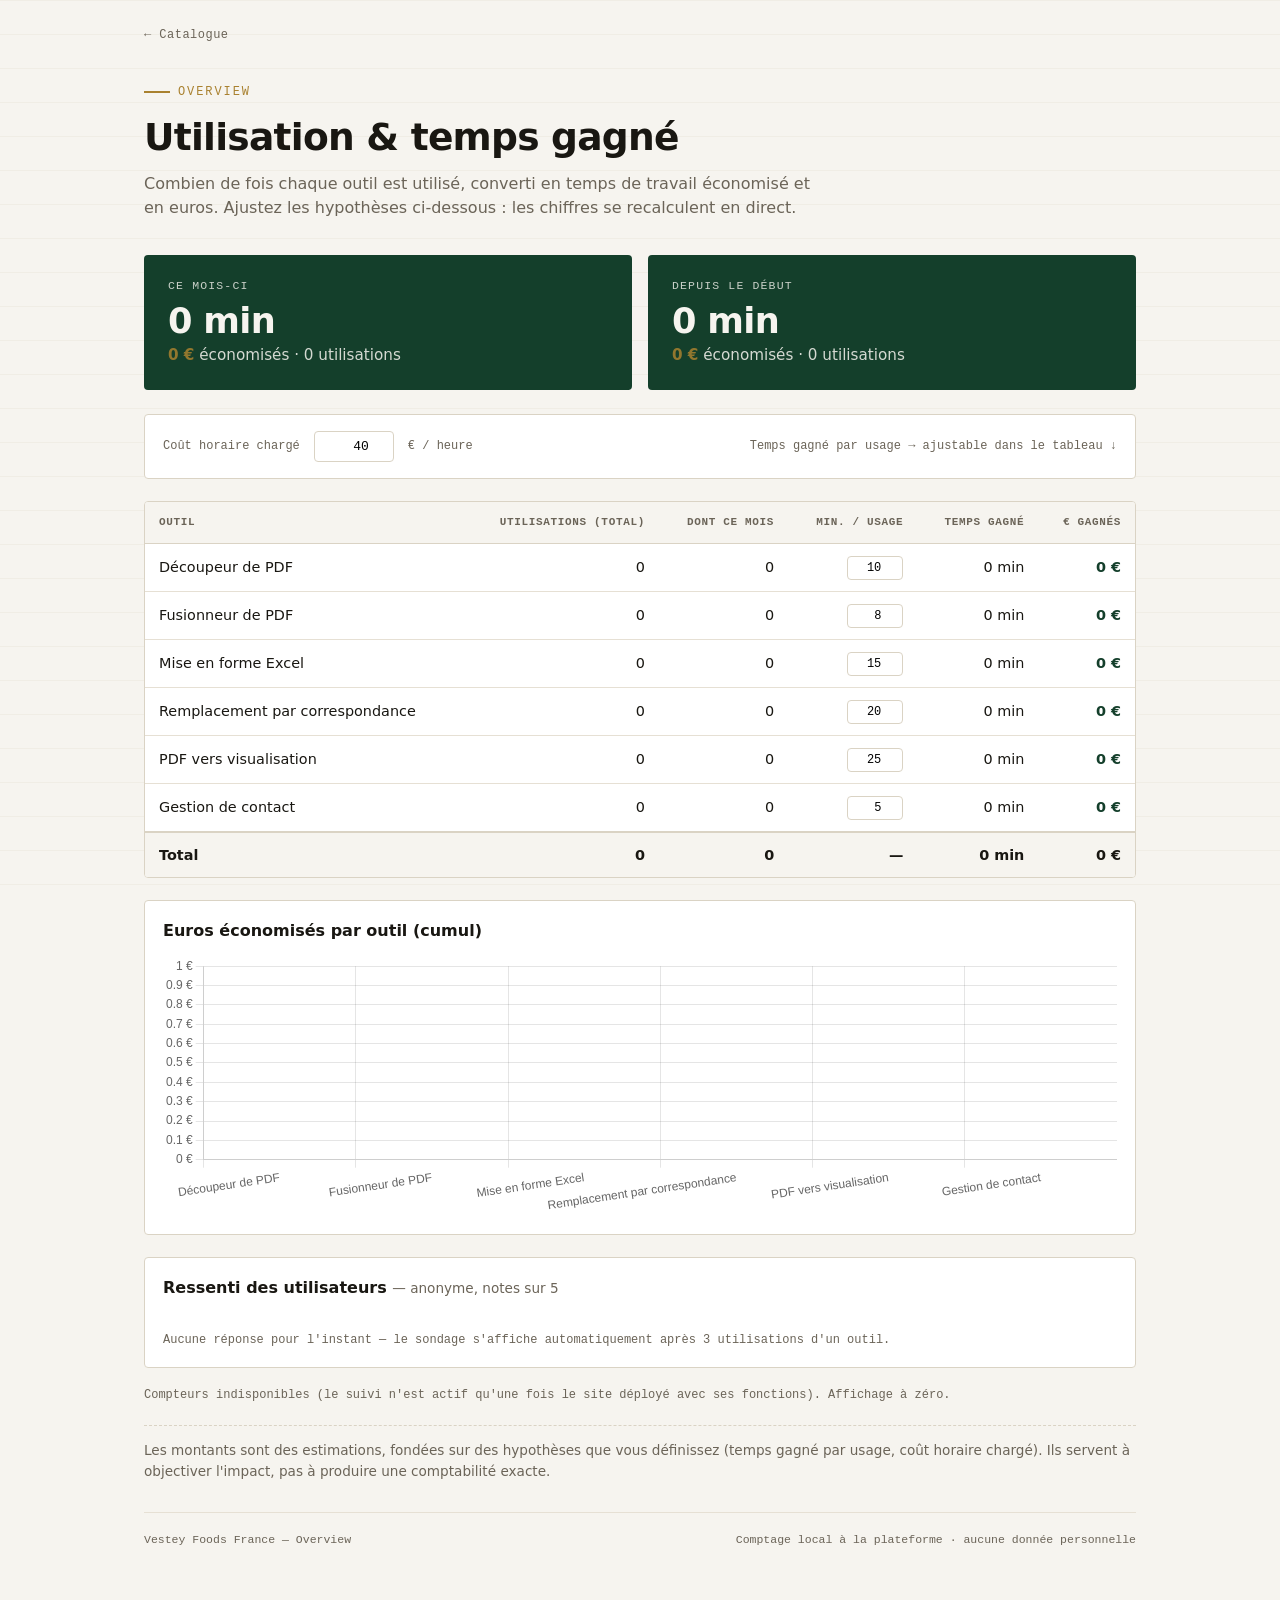
==== overview.html @ ff786791 "Add files via upload" ====
<!DOCTYPE html>
<html lang="fr">
<head>
  <meta charset="UTF-8" />
  <meta name="viewport" content="width=device-width, initial-scale=1.0" />
  <title>Overview — Vestey Foods</title>
  <link rel="stylesheet" href="styles.css" />
  <script src="chart.min.js"></script>
  <style>
    .kpis{display:grid;grid-template-columns:1fr 1fr;gap:16px;margin-top:26px}
    .kpi{background:var(--steel);color:var(--paper);border-radius:var(--radius);padding:22px 24px;-webkit-print-color-adjust:exact;print-color-adjust:exact}
    .kpi .lab{font-family:var(--mono);font-size:11.5px;letter-spacing:.1em;text-transform:uppercase;opacity:.8}
    .kpi .big{font-size:2.2rem;font-weight:800;letter-spacing:-.02em;margin-top:8px;line-height:1}
    .kpi .sub{font-size:.95rem;opacity:.85;margin-top:6px}
    .kpi .sub b{color:var(--signal)}
    @media(max-width:620px){.kpis{grid-template-columns:1fr}}

    .assume{margin-top:24px;background:#fff;border:1px solid var(--line-2);border-radius:var(--radius);padding:16px 18px;display:flex;align-items:center;gap:14px;flex-wrap:wrap}
    .assume .al{font-family:var(--mono);font-size:12px;color:var(--slate)}
    .assume input{width:80px;padding:7px 9px;border:1px solid var(--line-2);border-radius:4px;font-family:var(--mono);font-size:13px;text-align:right}
    .assume input:focus{outline:none;border-color:var(--signal)}

    .tblwrap{margin-top:22px;background:#fff;border:1px solid var(--line-2);border-radius:var(--radius);overflow:hidden}
    table.ov{width:100%;border-collapse:collapse;font-size:.9rem}
    table.ov th{text-align:left;font-family:var(--mono);font-weight:600;font-size:11px;letter-spacing:.06em;text-transform:uppercase;color:var(--slate);padding:12px 14px;border-bottom:1px solid var(--line-2);background:var(--paper)}
    table.ov th.r,table.ov td.r{text-align:right}
    table.ov td{padding:11px 14px;border-bottom:1px solid var(--line)}
    table.ov tr:last-child td{border-bottom:none}
    table.ov td .mininput{width:56px;padding:4px 6px;border:1px solid var(--line-2);border-radius:4px;font-family:var(--mono);font-size:12px;text-align:right}
    table.ov tfoot td{font-weight:700;background:var(--paper);border-top:2px solid var(--line-2)}
    table.ov td .eu{font-weight:700;color:var(--steel)}

    .chartcard{margin-top:22px;background:#fff;border:1px solid var(--line-2);border-radius:var(--radius);padding:18px}
    .chartcard h3{font-size:1rem;margin-bottom:12px}
    .chartcard .cwrap{position:relative;height:260px}

    .hint{margin-top:18px;font-family:var(--mono);font-size:12px;color:var(--slate)}
    .foot-note{margin-top:20px;font-size:.85rem;color:var(--slate);border-top:1px dashed var(--line-2);padding-top:14px}
  </style>
</head>
<body>
  <div class="wrap tool-page">

    <a class="back" href="index.html">← Catalogue</a>

    <section class="tool-hero">
      <span class="eyebrow">Overview</span>
      <h1>Utilisation &amp; temps gagné</h1>
      <p>Combien de fois chaque outil est utilisé, converti en temps de travail économisé et en euros. Ajustez les hypothèses ci-dessous : les chiffres se recalculent en direct.</p>
    </section>

    <div class="kpis">
      <div class="kpi">
        <div class="lab">Ce mois-ci</div>
        <div class="big" id="k-month-h">—</div>
        <div class="sub"><b id="k-month-e">—</b> économisés · <span id="k-month-u">—</span> utilisations</div>
      </div>
      <div class="kpi">
        <div class="lab">Depuis le début</div>
        <div class="big" id="k-total-h">—</div>
        <div class="sub"><b id="k-total-e">—</b> économisés · <span id="k-total-u">—</span> utilisations</div>
      </div>
    </div>

    <div class="assume">
      <span class="al">Coût horaire chargé</span>
      <input type="number" id="rate" value="40" min="0" step="5" /> <span class="al">€ / heure</span>
      <span class="al" style="margin-left:auto">Temps gagné par usage → ajustable dans le tableau ↓</span>
    </div>

    <div class="tblwrap">
      <table class="ov">
        <thead>
          <tr>
            <th>Outil</th>
            <th class="r">Utilisations (total)</th>
            <th class="r">dont ce mois</th>
            <th class="r">Min. / usage</th>
            <th class="r">Temps gagné</th>
            <th class="r">€ gagnés</th>
          </tr>
        </thead>
        <tbody id="ov-body"></tbody>
        <tfoot>
          <tr>
            <td>Total</td>
            <td class="r" id="f-uses">—</td>
            <td class="r" id="f-month">—</td>
            <td class="r">—</td>
            <td class="r" id="f-time">—</td>
            <td class="r" id="f-eu">—</td>
          </tr>
        </tfoot>
      </table>
    </div>

    <div class="chartcard">
      <h3>Euros économisés par outil (cumul)</h3>
      <div class="cwrap"><canvas id="chart"></canvas></div>
    </div>

    <div class="chartcard" style="margin-top:22px">
      <h3>Ressenti des utilisateurs <span style="font-weight:400;color:var(--slate);font-size:.85rem">— anonyme, notes sur 5</span></h3>
      <div id="fb-kpis" style="display:flex;gap:14px;margin:6px 0 16px;flex-wrap:wrap"></div>
      <div id="fb-table"></div>
      <p class="hint" id="fb-hint"></p>
    </div>

    <p class="hint" id="hint">Chargement des données…</p>

    <div class="foot-note">
      Les montants sont des estimations, fondées sur des hypothèses que vous définissez (temps gagné par usage, coût horaire chargé).
      Ils servent à objectiver l'impact, pas à produire une comptabilité exacte.
    </div>

    <div class="colophon" style="margin-top:30px">
      <span>Vestey Foods France — Overview</span>
      <span>Comptage local à la plateforme · aucune donnée personnelle</span>
    </div>

  </div>

  <script>
  (function(){
    "use strict";

    // ================== HYPOTHÈSES PAR DÉFAUT — À AJUSTER ==================
    // Pour chaque outil : le libellé affiché et le temps (en minutes) que son
    // usage fait gagner par rapport à la même tâche faite à la main.
    var CONFIG = {
      hourlyCost: 40, // € / heure (coût chargé) — modifiable aussi en direct sur la page
      tools: {
        "pdf-splitter":       { label: "Découpeur de PDF",              minutes: 10 },
        "pdf-fusion":         { label: "Fusionneur de PDF",             minutes: 8  },
        "excel-formatter":    { label: "Mise en forme Excel",           minutes: 15 },
        "excel-remplacement": { label: "Remplacement par correspondance", minutes: 20 },
        "pdf-dataviz":        { label: "PDF vers visualisation",        minutes: 25 },
        "gestion-contact":    { label: "Gestion de contact",           minutes: 5  }
      }
    };
    // ======================================================================

    var stats = {};
    var chart = null;
    var currentMonth = new Date().toISOString().slice(0,7);
    var PALETTE = ["#143F2B","#A9812F","#3D7A5A","#C9A24B","#6BA98A"];
    var DEFAULT_MINUTES = 10; // temps par défaut pour un outil pas encore décrit dans CONFIG
    function pretty(id){ return id.replace(/[-_]+/g," ").replace(/\b\w/g,function(c){return c.toUpperCase();}); }
    function cfgFor(id){ return CONFIG.tools[id] || { label: pretty(id), minutes: DEFAULT_MINUTES }; }

    var rateEl = document.getElementById("rate");
    rateEl.value = CONFIG.hourlyCost;

    function fmtH(mins){
      var h = mins/60;
      if(h < 1) return Math.round(mins) + " min";
      return (Math.round(h*10)/10).toString().replace(".",",") + " h";
    }
    function fmtE(v){ return Math.round(v).toLocaleString("fr-FR") + " €"; }

    function totalUses(counts){ var s=0; for(var m in counts){ s += counts[m]||0; } return s; }

    function render(){
      var rate = parseFloat(rateEl.value) || 0;
      var body = document.getElementById("ov-body");
      body.innerHTML = "";

      var ids = Object.keys(CONFIG.tools);
      Object.keys(stats).forEach(function(id){ if(ids.indexOf(id) < 0) ids.push(id); });
      var sumUses=0, sumMonth=0, sumMin=0, sumEu=0;
      var chartLabels=[], chartData=[];

      ids.forEach(function(id){
        var cfg = cfgFor(id);
        var counts = stats[id] || {};
        var tUses = totalUses(counts);
        var mUses = counts[currentMonth] || 0;

        // minutes/usage : lu depuis l'input de la ligne s'il existe déjà, sinon défaut
        var minInput = document.getElementById("min-"+id);
        var mins = minInput ? (parseFloat(minInput.value)||0) : cfg.minutes;

        var savedMin = tUses * mins;
        var savedEu = (savedMin/60) * rate;

        sumUses += tUses; sumMonth += mUses; sumMin += savedMin; sumEu += savedEu;
        chartLabels.push(cfg.label); chartData.push(Math.round(savedEu));

        var tr = document.createElement("tr");
        tr.innerHTML =
          '<td>'+cfg.label+'</td>'+
          '<td class="r">'+tUses+'</td>'+
          '<td class="r">'+mUses+'</td>'+
          '<td class="r"><input class="mininput" type="number" id="min-'+id+'" value="'+mins+'" min="0" step="1"></td>'+
          '<td class="r">'+fmtH(savedMin)+'</td>'+
          '<td class="r"><span class="eu">'+fmtE(savedEu)+'</span></td>';
        body.appendChild(tr);
      });

      // rebrancher les inputs minutes (recréés à chaque render)
      ids.forEach(function(id){
        var el = document.getElementById("min-"+id);
        if(el && !el._wired){ el._wired = true; el.addEventListener("input", render); }
      });

      // totaux
      document.getElementById("f-uses").textContent = sumUses;
      document.getElementById("f-month").textContent = sumMonth;
      document.getElementById("f-time").textContent = fmtH(sumMin);
      document.getElementById("f-eu").textContent = fmtE(sumEu);

      // KPIs — ce mois
      var monthMin=0, monthEu=0;
      ids.forEach(function(id){
        var mUses = (stats[id]||{})[currentMonth] || 0;
        var el = document.getElementById("min-"+id);
        var mins = el ? (parseFloat(el.value)||0) : cfgFor(id).minutes;
        monthMin += mUses*mins; monthEu += (mUses*mins/60)*rate;
      });
      document.getElementById("k-month-h").textContent = fmtH(monthMin);
      document.getElementById("k-month-e").textContent = fmtE(monthEu);
      document.getElementById("k-month-u").textContent = sumMonth;
      document.getElementById("k-total-h").textContent = fmtH(sumMin);
      document.getElementById("k-total-e").textContent = fmtE(sumEu);
      document.getElementById("k-total-u").textContent = sumUses;

      // graphique
      var ctx = document.getElementById("chart").getContext("2d");
      if(chart){ chart.data.labels=chartLabels; chart.data.datasets[0].data=chartData; chart.update(); }
      else {
        chart = new Chart(ctx, {
          type:"bar",
          data:{ labels:chartLabels, datasets:[{ data:chartData, backgroundColor:PALETTE[0] }] },
          options:{ responsive:true, maintainAspectRatio:false,
            plugins:{ legend:{ display:false } },
            scales:{ y:{ beginAtZero:true, ticks:{ callback:function(v){ return v+" €"; } } } } }
        });
      }
    }

    rateEl.addEventListener("input", render);

    // charger les compteurs
    fetch("/.netlify/functions/stats", { cache:"no-store" })
      .then(function(r){ return r.json(); })
      .then(function(data){
        stats = data || {};
        var any = Object.keys(stats).length > 0;
        document.getElementById("hint").textContent = any
          ? "Données à jour. Ajustez les minutes par outil ou le coût horaire pour affiner l'estimation."
          : "Aucune utilisation enregistrée pour l'instant — les compteurs se rempliront dès les premiers usages des outils.";
        render();
      })
      .catch(function(){
        document.getElementById("hint").textContent = "Compteurs indisponibles (le suivi n'est actif qu'une fois le site déployé avec ses fonctions). Affichage à zéro.";
        render();
      });

    // ---- Ressenti utilisateurs (anonyme) ----
    function avg(sum,n){ return n>0 ? (Math.round((sum/n)*10)/10).toString().replace(".",",") : "—"; }
    function renderFeedback(fb){
      var ids = Object.keys(fb);
      var kpis = document.getElementById("fb-kpis");
      var table = document.getElementById("fb-table");
      var hint = document.getElementById("fb-hint");
      var totN=0, totBe=0, totUt=0;
      ids.forEach(function(id){ var t=fb[id]||{}; totN+=(t.n||0); totBe+=(t.be||0); totUt+=(t.ut||0); });
      if(totN===0){
        kpis.innerHTML=""; table.innerHTML="";
        hint.textContent = "Aucune réponse pour l'instant — le sondage s'affiche automatiquement après 3 utilisations d'un outil.";
        return;
      }
      function box(bg,lab,val){
        return '<div style="background:'+bg+';border:1px solid var(--line-2);border-radius:8px;padding:12px 16px">'+
          '<div style="font-family:var(--mono);font-size:11px;color:var(--slate);text-transform:uppercase;letter-spacing:.08em">'+lab+'</div>'+
          '<div style="font-size:1.5rem;font-weight:800;color:var(--steel)">'+val+'</div></div>';
      }
      kpis.innerHTML =
        box("var(--ok-soft)","Bien-être moyen", avg(totBe,totN)+' <span style="font-size:.9rem;font-weight:400;color:var(--slate)">/5</span>')+
        box("var(--signal-soft)","Utilité moyenne", avg(totUt,totN)+' <span style="font-size:.9rem;font-weight:400;color:var(--slate)">/5</span>')+
        box("#fff","Réponses", totN);
      var rows = ids.map(function(id){
        var t=fb[id]||{};
        return '<tr><td>'+cfgFor(id).label+'</td><td class="r">'+(t.n||0)+'</td><td class="r">'+avg(t.be,t.n)+'</td><td class="r">'+avg(t.ut,t.n)+'</td></tr>';
      }).join("");
      table.innerHTML = '<div class="tblwrap" style="margin-top:0"><table class="ov"><thead><tr><th>Outil</th><th class="r">Réponses</th><th class="r">Bien-être /5</th><th class="r">Utilité /5</th></tr></thead><tbody>'+rows+'</tbody></table></div>';
      hint.textContent = "";
    }
    fetch("/.netlify/functions/feedback", { cache:"no-store" })
      .then(function(r){ return r.json(); })
      .then(function(fb){ renderFeedback(fb||{}); })
      .catch(function(){ renderFeedback({}); });

  })();
  </script>
</body>
</html>
---- styles.css ----
/* ============================================================
   Atelier IA — identité partagée
   Direction : "fiche technique d'atelier". Papier + encre,
   un seul accent (orange signal, monde de l'inspection),
   codes de référence en monospace comme signature.
   Zéro dépendance externe (polices système).
   ============================================================ */

:root {
  --paper:   #F6F4EF;
  --paper-2: #ECE7DD;
  --ink:     #191712;
  --slate:   #6B6458;
  --line:    #E6E0D4;
  --line-2:  #DAD3C4;
  --signal:  #A9812F;        /* laiton — accent patrimoine (Since 1897) */
  --signal-soft: #F3EAD6;
  --steel:   #143F2B;        /* vert bouteille — surfaces sombres & marque */
  --ok:      #1B7A4E;
  --ok-soft: #E3F0E7;

  --mono: ui-monospace, "SF Mono", "JetBrains Mono", "Cascadia Code", Menlo, Consolas, monospace;
  --sans: system-ui, -apple-system, "Segoe UI", Roboto, "Helvetica Neue", Arial, sans-serif;

  --maxw: 1040px;
  --radius: 4px;
}

* , *::before, *::after { box-sizing: border-box; margin: 0; padding: 0; }

html { -webkit-text-size-adjust: 100%; }

body {
  font-family: var(--sans);
  background: var(--paper);
  color: var(--ink);
  line-height: 1.55;
  -webkit-font-smoothing: antialiased;
  text-rendering: optimizeLegibility;
}

a { color: inherit; }

/* subtle worksheet baseline behind everything */
body::before {
  content: "";
  position: fixed;
  inset: 0;
  background-image: linear-gradient(var(--line) 1px, transparent 1px);
  background-size: 100% 34px;
  opacity: .35;
  pointer-events: none;
  z-index: 0;
}

.wrap { position: relative; z-index: 1; max-width: var(--maxw); margin: 0 auto; padding: 0 24px; }

/* ---------- Top bar ---------- */
.topbar {
  display: flex; align-items: center; justify-content: space-between;
  gap: 16px; padding: 22px 0 20px;
  border-bottom: 1px solid var(--line-2);
}
.brand { display: flex; align-items: baseline; gap: 12px; }
.brand-mark {
  font-family: var(--mono);
  font-size: 12px; letter-spacing: .12em; text-transform: uppercase;
  color: var(--paper); background: var(--steel);
  padding: 5px 9px 4px; border-radius: var(--radius);
}
.brand-name { font-weight: 700; font-size: 17px; letter-spacing: -.01em; }
.brand-tag { font-family: var(--mono); font-size: 12px; color: var(--slate); letter-spacing: .04em; }

/* ---------- Hero ---------- */
.hero { padding: 68px 0 40px; max-width: 760px; }
.eyebrow {
  font-family: var(--mono); font-size: 12px; letter-spacing: .16em;
  text-transform: uppercase; color: var(--signal);
  display: inline-flex; align-items: center; gap: 8px; margin-bottom: 22px;
}
.eyebrow::before { content: ""; width: 26px; height: 2px; background: var(--signal); display: inline-block; }
.hero h1 {
  font-size: clamp(2rem, 5.2vw, 3.35rem);
  line-height: 1.04; letter-spacing: -.025em; font-weight: 800;
}
.hero h1 em { font-style: normal; color: var(--signal); }
.hero p {
  margin-top: 22px; font-size: 1.075rem; color: var(--slate);
  max-width: 560px;
}
.hero .assurance {
  margin-top: 20px; font-family: var(--mono); font-size: 12.5px;
  color: var(--slate); display: flex; align-items: center; gap: 9px;
}
.dot { width: 7px; height: 7px; border-radius: 50%; background: var(--ok); flex: none; }

/* ---------- Section label ---------- */
.rail {
  display: flex; align-items: baseline; justify-content: space-between;
  padding: 30px 0 16px; border-bottom: 1px solid var(--line-2); margin-top: 24px;
}
.rail h2 { font-size: 13px; letter-spacing: .14em; text-transform: uppercase; font-weight: 700; }
.rail .count { font-family: var(--mono); font-size: 12px; color: var(--slate); }

/* ---------- Catalogue of tools ---------- */
.catalogue {
  display: grid; grid-template-columns: repeat(3, 1fr);
  gap: 18px; padding: 26px 0 8px;
}
.tool {
  position: relative; background: #fff;
  border: 1px solid var(--line-2); border-radius: var(--radius);
  padding: 20px 20px 18px; display: flex; flex-direction: column;
  min-height: 246px;
  transition: transform .18s ease, box-shadow .18s ease, border-color .18s ease;
}
.tool::before {
  content: ""; position: absolute; left: -1px; top: 18px;
  width: 3px; height: 26px; background: var(--line-2); border-radius: 2px;
  transition: background .18s ease, height .18s ease;
}
.tool.ready:hover {
  transform: translateY(-3px);
  box-shadow: 0 14px 30px -18px rgba(23,24,28,.35);
  border-color: var(--ink);
}
.tool.ready:hover::before { background: var(--signal); height: 34px; }

.tool-head { display: flex; align-items: center; justify-content: space-between; margin-bottom: 16px; }
.ref { font-family: var(--mono); font-size: 12px; letter-spacing: .08em; color: var(--slate); }
.pill {
  font-family: var(--mono); font-size: 10.5px; letter-spacing: .1em; text-transform: uppercase;
  padding: 4px 8px 3px; border-radius: 999px; font-weight: 600; white-space: nowrap;
}
.pill.ready { color: var(--ok); background: var(--ok-soft); }
.pill.soon  { color: var(--slate); background: var(--paper-2); }
.pill.ia    { color: var(--signal); background: var(--signal-soft); }
.pill-group { display: inline-flex; align-items: center; gap: 6px; }
.loading { font-family: var(--mono); font-size: 13px; color: var(--slate); padding: 12px 0; }
.warn-meta { color: #8A6412; }

.tool h3 { font-size: 1.18rem; letter-spacing: -.01em; line-height: 1.2; margin-bottom: 9px; }
.tool .desc { font-size: .93rem; color: var(--slate); flex: 1; }
.tool .meta { font-family: var(--mono); font-size: 11.5px; color: var(--slate); margin-top: 14px; }

.cta {
  margin-top: 16px; display: inline-flex; align-items: center; justify-content: center; gap: 9px;
  font-family: var(--sans); font-weight: 600; font-size: .92rem;
  padding: 11px 14px; border-radius: var(--radius); border: 1px solid var(--steel);
  background: var(--steel); color: var(--paper); text-decoration: none;
  cursor: pointer; transition: background .15s ease, color .15s ease;
}
.cta:hover { background: var(--signal); border-color: var(--signal); }
.cta .arrow { transition: transform .15s ease; }
.cta:hover .arrow { transform: translateX(3px); }
.cta.disabled {
  background: transparent; color: var(--slate); border-color: var(--line-2);
  cursor: not-allowed; pointer-events: none;
}

/* ---------- How / footer band ---------- */
.band { margin-top: 56px; border-top: 1px solid var(--line-2); padding: 34px 0 60px; }
.band-grid { display: grid; grid-template-columns: repeat(3, 1fr); gap: 26px; }
.band-item h4 {
  font-family: var(--mono); font-size: 11.5px; letter-spacing: .1em; text-transform: uppercase;
  color: var(--signal); margin-bottom: 8px;
}
.band-item p { font-size: .9rem; color: var(--slate); }
.colophon {
  margin-top: 34px; padding-top: 18px; border-top: 1px solid var(--line);
  font-family: var(--mono); font-size: 11.5px; color: var(--slate);
  display: flex; justify-content: space-between; gap: 12px; flex-wrap: wrap;
}

/* ============================================================
   Outil : Découpeur PDF
   ============================================================ */
.tool-page { padding-bottom: 80px; }
.back {
  display: inline-flex; align-items: center; gap: 8px; margin: 26px 0 0;
  font-family: var(--mono); font-size: 12px; letter-spacing: .04em; color: var(--slate);
  text-decoration: none;
}
.back:hover { color: var(--signal); }

.tool-hero { padding: 30px 0 8px; max-width: 680px; }
.tool-hero .eyebrow { margin-bottom: 16px; }
.tool-hero h1 { font-size: clamp(1.6rem, 4vw, 2.35rem); letter-spacing: -.02em; line-height: 1.08; font-weight: 800; }
.tool-hero p { margin-top: 14px; color: var(--slate); }

.panel {
  margin-top: 30px; background: #fff; border: 1px solid var(--line-2);
  border-radius: var(--radius); overflow: hidden;
}
.panel-strip {
  background: var(--steel); color: var(--paper);
  font-family: var(--mono); font-size: 11.5px; letter-spacing: .08em;
  padding: 10px 18px; display: flex; align-items: center; gap: 10px;
}
.panel-strip .k { color: var(--signal); }
.panel-body { padding: 24px; }

.drop {
  border: 2px dashed var(--line-2); border-radius: var(--radius);
  padding: 44px 24px; text-align: center; cursor: pointer;
  transition: border-color .15s ease, background .15s ease;
  background: var(--paper);
}
.drop:hover, .drop.over { border-color: var(--signal); background: var(--signal-soft); }
.drop.has { border-style: solid; border-color: var(--ok); background: var(--ok-soft); }
.drop-icon { font-size: 30px; line-height: 1; }
.drop-title { font-weight: 700; margin-top: 12px; font-size: 1.05rem; }
.drop-hint { color: var(--slate); font-size: .9rem; margin-top: 4px; }
.filemeta { font-family: var(--mono); font-size: 12.5px; margin-top: 10px; }
.filemeta .name { font-weight: 600; color: var(--ink); }
.filemeta .size { color: var(--slate); }
.link-btn {
  background: none; border: none; color: var(--signal); cursor: pointer;
  font-family: var(--mono); font-size: 12px; text-decoration: underline; margin-top: 8px;
}

.run {
  margin-top: 18px; width: 100%; border: none; border-radius: var(--radius);
  background: var(--steel); color: var(--paper); font-weight: 700; font-size: 1rem;
  padding: 15px; cursor: pointer; font-family: var(--sans);
  transition: background .15s ease;
}
.run:hover:not(:disabled) { background: var(--signal); }
.run:disabled { opacity: .45; cursor: not-allowed; }

.progress { margin-top: 20px; }
.track { height: 8px; background: var(--paper-2); border-radius: 999px; overflow: hidden; }
.fill { height: 100%; width: 0; background: var(--signal); transition: width .2s ease; }
.pstatus { font-family: var(--mono); font-size: 12px; color: var(--slate); margin-top: 9px; }

.notice { margin-top: 18px; padding: 14px 16px; border-radius: var(--radius); font-size: .92rem; }
.notice.err { background: #FCEBEA; color: #9A2B22; border: 1px solid #F3C7C2; }
.notice.warn { background: #FBF3E2; color: #8A6412; border: 1px solid #F0DFB4; }

.results { margin-top: 22px; }
.results-head {
  display: flex; align-items: center; justify-content: space-between; gap: 14px;
  flex-wrap: wrap; margin-bottom: 14px;
}
.results-head .summary { font-weight: 700; }
.results-head .summary span { color: var(--signal); }
.download {
  display: inline-flex; align-items: center; gap: 9px; text-decoration: none;
  background: var(--ok); color: #fff; font-weight: 600; font-size: .92rem;
  padding: 11px 16px; border-radius: var(--radius);
}
.download:hover { filter: brightness(1.05); }

.tbl { width: 100%; border-collapse: collapse; font-size: .87rem; }
.tbl th {
  text-align: left; font-family: var(--mono); font-weight: 600; font-size: 11px;
  letter-spacing: .08em; text-transform: uppercase; color: var(--slate);
  padding: 8px 10px; border-bottom: 1px solid var(--line-2);
}
.tbl td { padding: 9px 10px; border-bottom: 1px solid var(--line); vertical-align: top; }
.tbl td.fname { font-family: var(--mono); font-size: 12px; word-break: break-all; }
.tbl tr:last-child td { border-bottom: none; }
.tag-unknown { color: var(--signal); font-family: var(--mono); font-size: 11px; }

/* ---------- responsive ---------- */
@media (max-width: 820px) {
  .catalogue { grid-template-columns: 1fr; }
  .band-grid { grid-template-columns: 1fr; gap: 20px; }
}
@media (max-width: 560px) {
  .wrap { padding: 0 18px; }
  .brand-tag { display: none; }
  .hero { padding: 48px 0 28px; }
}

/* accessibility */
:focus-visible { outline: 2px solid var(--signal); outline-offset: 2px; border-radius: 2px; }
@media (prefers-reduced-motion: reduce) {
  * { transition: none !important; animation: none !important; }
}
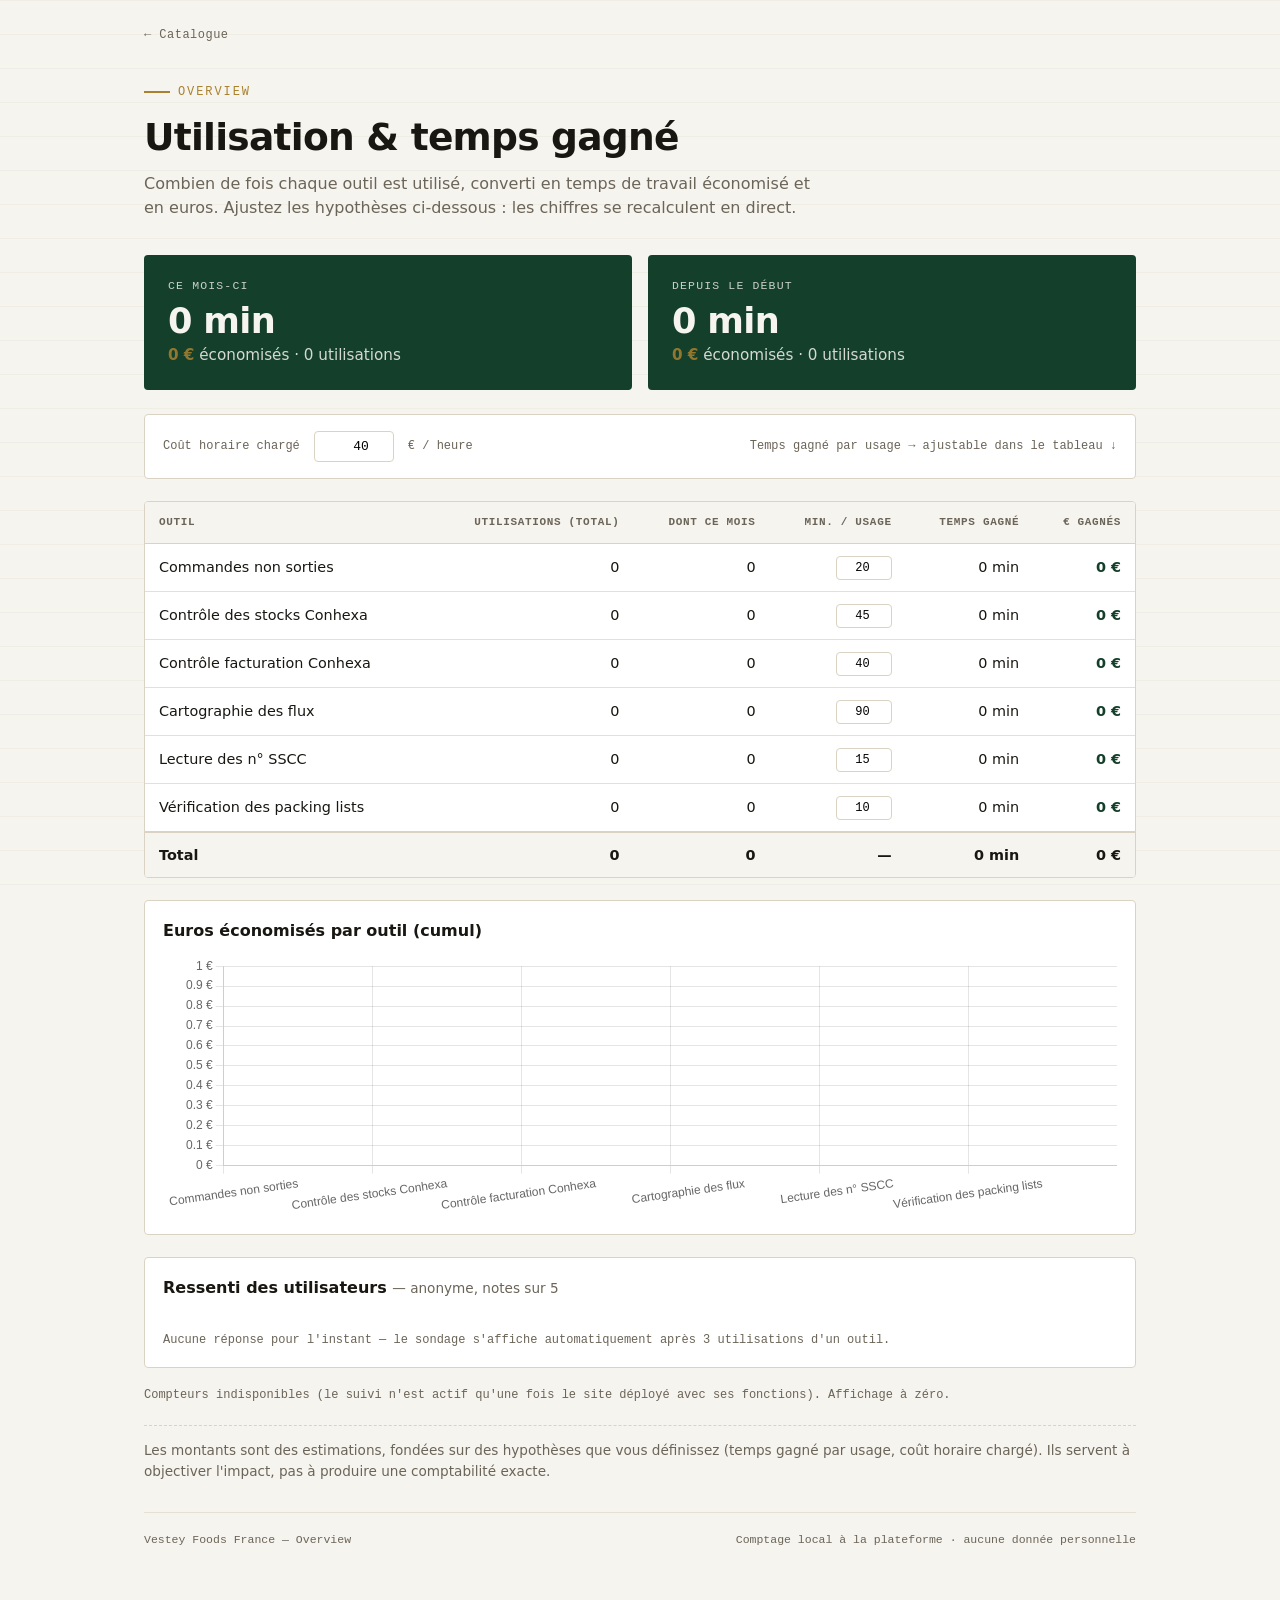
==== commit 4b165e92: "Add files via upload" ====
--- a/overview.html
+++ b/overview.html
@@ -130,12 +130,12 @@
     var CONFIG = {
       hourlyCost: 40, // € / heure (coût chargé) — modifiable aussi en direct sur la page
       tools: {
-        "pdf-splitter":       { label: "Découpeur de PDF",              minutes: 10 },
-        "pdf-fusion":         { label: "Fusionneur de PDF",             minutes: 8  },
-        "excel-formatter":    { label: "Mise en forme Excel",           minutes: 15 },
-        "excel-remplacement": { label: "Remplacement par correspondance", minutes: 20 },
-        "pdf-dataviz":        { label: "PDF vers visualisation",        minutes: 25 },
-        "gestion-contact":    { label: "Gestion de contact",           minutes: 5  }
+        "commandes-non-sorties": { label: "Commandes non sorties",            minutes: 20 },
+        "stocks-conhexa":        { label: "Contrôle des stocks Conhexa",      minutes: 45 },
+        "facture-conhexa":       { label: "Contrôle facturation Conhexa",     minutes: 40 },
+        "cartographie-flux":     { label: "Cartographie des flux",            minutes: 90 },
+        "lecture-sscc":          { label: "Lecture des n° SSCC",              minutes: 15 },
+        "packing-list":          { label: "Vérification des packing lists",   minutes: 10 }
       }
     };
     // ======================================================================
